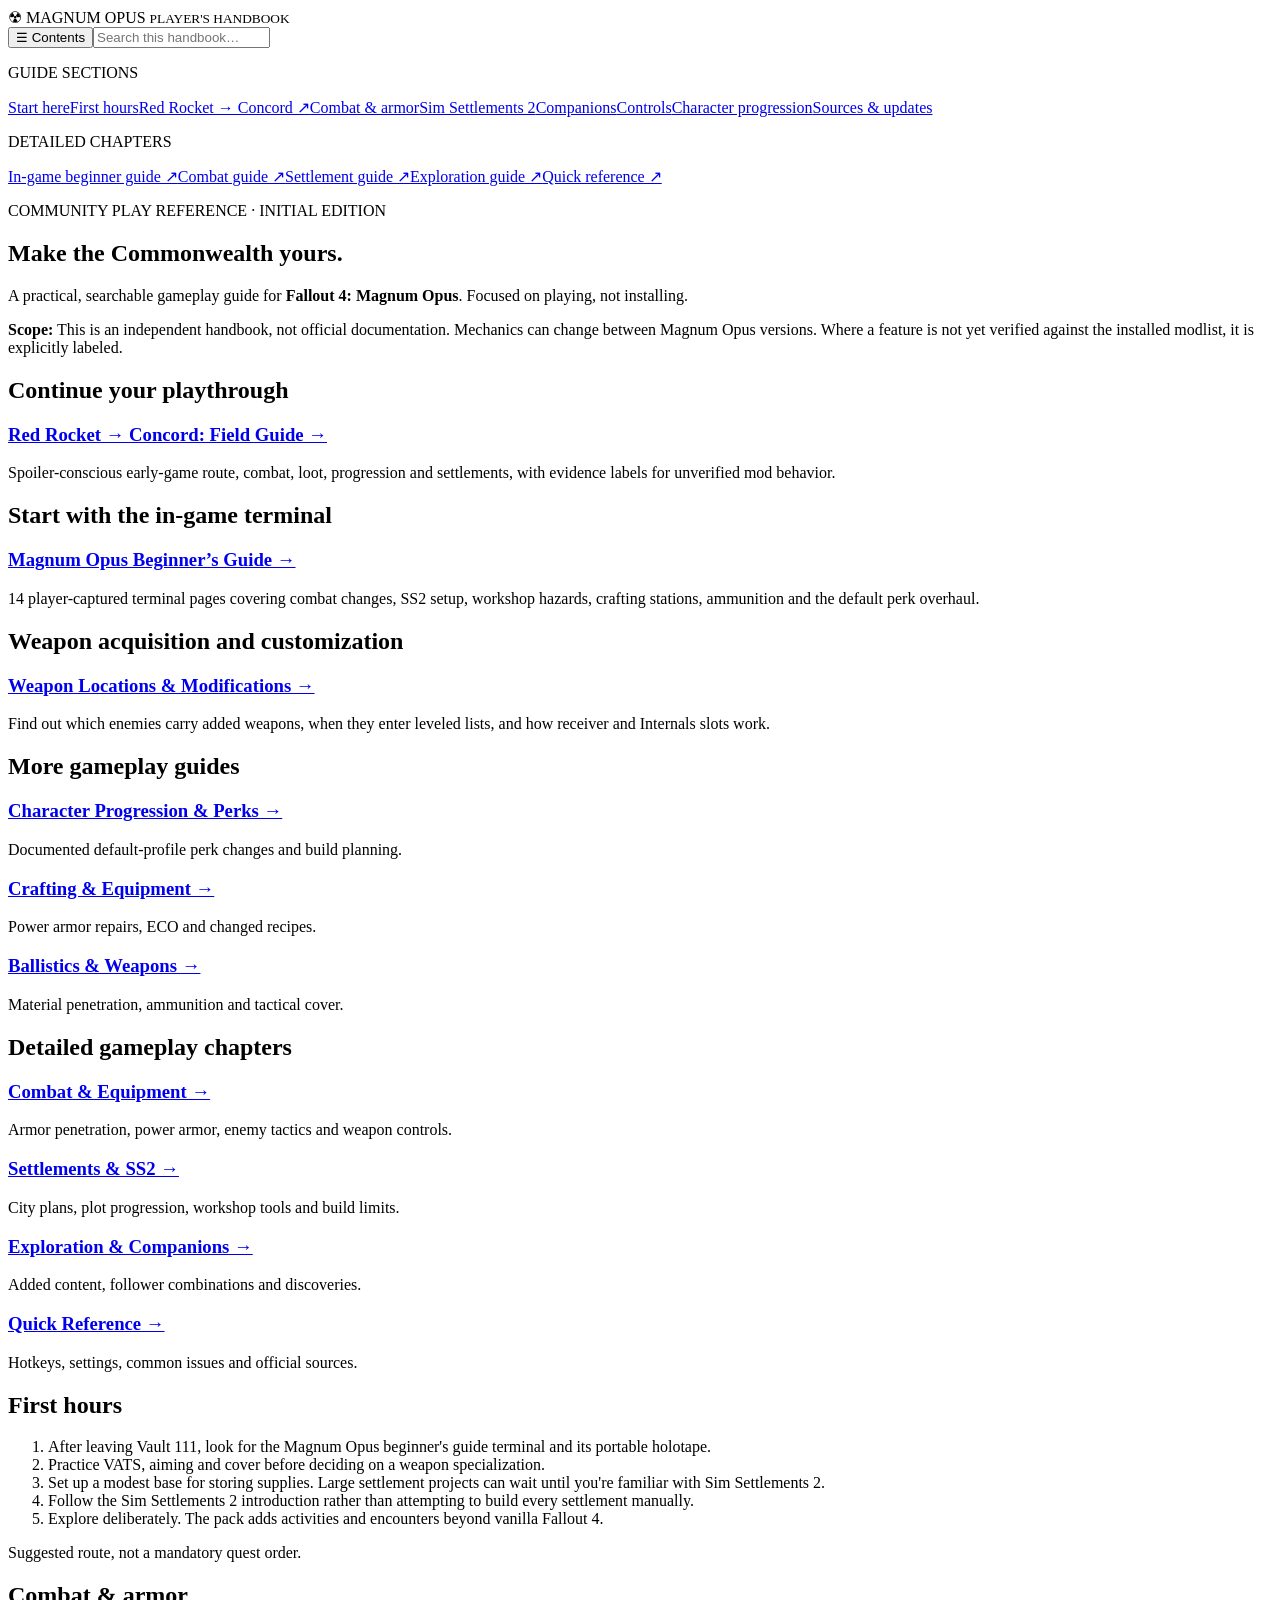
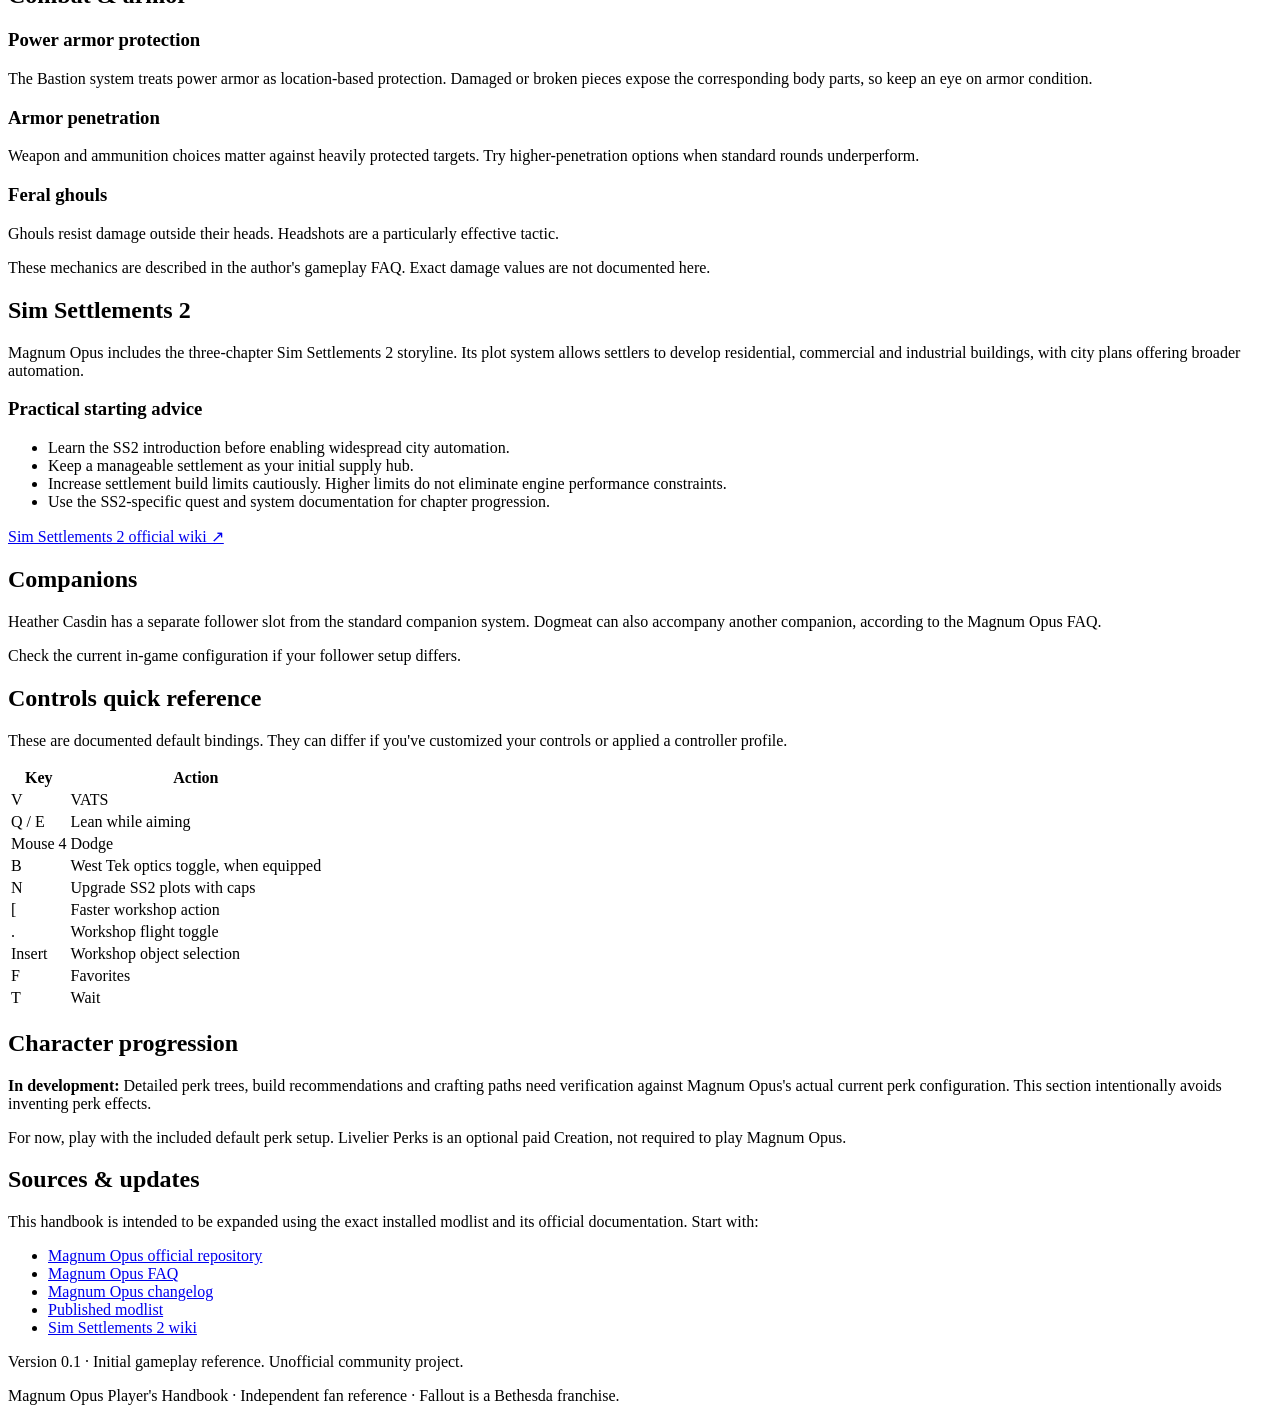
==== index.html @ 1cc22899 "Publish handbook website: index.html" ====
<!doctype html>
<html lang="en"><head><meta charset="utf-8"><meta name="viewport" content="width=device-width,initial-scale=1"><meta name="theme-color" content="#10191a"><title>Magnum Opus Player's Handbook</title><link rel="stylesheet" href="style.css"></head>
<body><header><div class="brand">☢ MAGNUM OPUS <small>PLAYER'S HANDBOOK</small></div><button id="menu" aria-label="Toggle navigation">☰ Contents</button><input id="search" type="search" placeholder="Search this handbook…" aria-label="Search handbook"></header>
<div class="layout"><nav id="nav" aria-label="Chapters"><p class="eyebrow">GUIDE SECTIONS</p><a href="#welcome">Start here</a><a href="#first-hours">First hours</a><a href="red-rocket.html">Red Rocket → Concord ↗</a><a href="#combat">Combat & armor</a><a href="#settlements">Sim Settlements 2</a><a href="#companions">Companions</a><a href="#controls">Controls</a><a href="#progression">Character progression</a><a href="#references">Sources & updates</a><p class="eyebrow">DETAILED CHAPTERS</p><a href="beginner-guide.html">In-game beginner guide ↗</a><a href="combat.html">Combat guide ↗</a><a href="settlements.html">Settlement guide ↗</a><a href="exploration.html">Exploration guide ↗</a><a href="reference.html">Quick reference ↗</a></nav>
<main><section id="welcome"><p class="eyebrow">COMMUNITY PLAY REFERENCE · INITIAL EDITION</p><h1>Make the Commonwealth yours.</h1><p class="lead">A practical, searchable gameplay guide for <strong>Fallout 4: Magnum Opus</strong>. Focused on playing, not installing.</p><div class="notice"><strong>Scope:</strong> This is an independent handbook, not official documentation. Mechanics can change between Magnum Opus versions. Where a feature is not yet verified against the installed modlist, it is explicitly labeled.</div></section>
<section id="current-guide"><h2>Continue your playthrough</h2><div class="cards"><article><h3><a href="red-rocket.html">Red Rocket → Concord: Field Guide →</a></h3><p>Spoiler-conscious early-game route, combat, loot, progression and settlements, with evidence labels for unverified mod behavior.</p></article></div></section><section id="terminal-guide"><h2>Start with the in-game terminal</h2><div class="cards"><article><h3><a href="beginner-guide.html">Magnum Opus Beginner’s Guide →</a></h3><p>14 player-captured terminal pages covering combat changes, SS2 setup, workshop hazards, crafting stations, ammunition and the default perk overhaul.</p></article></div></section><section id="weapon-guide"><h2>Weapon acquisition and customization</h2><div class="cards"><article><h3><a href="weapons.html">Weapon Locations & Modifications →</a></h3><p>Find out which enemies carry added weapons, when they enter leveled lists, and how receiver and Internals slots work.</p></article></div></section><section id="new-guides"><h2>More gameplay guides</h2><div class="cards"><article><h3><a href="progression.html">Character Progression & Perks →</a></h3><p>Documented default-profile perk changes and build planning.</p></article><article><h3><a href="crafting.html">Crafting & Equipment →</a></h3><p>Power armor repairs, ECO and changed recipes.</p></article><article><h3><a href="ballistics.html">Ballistics & Weapons →</a></h3><p>Material penetration, ammunition and tactical cover.</p></article></div></section><section id="chapters"><h2>Detailed gameplay chapters</h2><div class="cards"><article><h3><a href="combat.html">Combat & Equipment →</a></h3><p>Armor penetration, power armor, enemy tactics and weapon controls.</p></article><article><h3><a href="settlements.html">Settlements & SS2 →</a></h3><p>City plans, plot progression, workshop tools and build limits.</p></article><article><h3><a href="exploration.html">Exploration & Companions →</a></h3><p>Added content, follower combinations and discoveries.</p></article><article><h3><a href="reference.html">Quick Reference →</a></h3><p>Hotkeys, settings, common issues and official sources.</p></article></div></section><section id="first-hours"><h2>First hours</h2><ol><li>After leaving Vault 111, look for the Magnum Opus beginner's guide terminal and its portable holotape.</li><li>Practice VATS, aiming and cover before deciding on a weapon specialization.</li><li>Set up a modest base for storing supplies. Large settlement projects can wait until you're familiar with Sim Settlements 2.</li><li>Follow the Sim Settlements 2 introduction rather than attempting to build every settlement manually.</li><li>Explore deliberately. The pack adds activities and encounters beyond vanilla Fallout 4.</li></ol><p class="note">Suggested route, not a mandatory quest order.</p></section>
<section id="combat"><h2>Combat & armor</h2><div class="cards"><article><h3>Power armor protection</h3><p>The Bastion system treats power armor as location-based protection. Damaged or broken pieces expose the corresponding body parts, so keep an eye on armor condition.</p></article><article><h3>Armor penetration</h3><p>Weapon and ammunition choices matter against heavily protected targets. Try higher-penetration options when standard rounds underperform.</p></article><article><h3>Feral ghouls</h3><p>Ghouls resist damage outside their heads. Headshots are a particularly effective tactic.</p></article></div><p class="note">These mechanics are described in the author's gameplay FAQ. Exact damage values are not documented here.</p></section>
<section id="settlements"><h2>Sim Settlements 2</h2><p>Magnum Opus includes the three-chapter Sim Settlements 2 storyline. Its plot system allows settlers to develop residential, commercial and industrial buildings, with city plans offering broader automation.</p><h3>Practical starting advice</h3><ul><li>Learn the SS2 introduction before enabling widespread city automation.</li><li>Keep a manageable settlement as your initial supply hub.</li><li>Increase settlement build limits cautiously. Higher limits do not eliminate engine performance constraints.</li><li>Use the SS2-specific quest and system documentation for chapter progression.</li></ul><p><a href="https://wiki.simsettlements2.com/">Sim Settlements 2 official wiki ↗</a></p></section>
<section id="companions"><h2>Companions</h2><p>Heather Casdin has a separate follower slot from the standard companion system. Dogmeat can also accompany another companion, according to the Magnum Opus FAQ.</p><p class="note">Check the current in-game configuration if your follower setup differs.</p></section>
<section id="controls"><h2>Controls quick reference</h2><p>These are documented default bindings. They can differ if you've customized your controls or applied a controller profile.</p><div class="table-wrap"><table><thead><tr><th>Key</th><th>Action</th></tr></thead><tbody><tr><td>V</td><td>VATS</td></tr><tr><td>Q / E</td><td>Lean while aiming</td></tr><tr><td>Mouse 4</td><td>Dodge</td></tr><tr><td>B</td><td>West Tek optics toggle, when equipped</td></tr><tr><td>N</td><td>Upgrade SS2 plots with caps</td></tr><tr><td>[</td><td>Faster workshop action</td></tr><tr><td>.</td><td>Workshop flight toggle</td></tr><tr><td>Insert</td><td>Workshop object selection</td></tr><tr><td>F</td><td>Favorites</td></tr><tr><td>T</td><td>Wait</td></tr></tbody></table></div></section>
<section id="progression"><h2>Character progression</h2><div class="notice"><strong>In development:</strong> Detailed perk trees, build recommendations and crafting paths need verification against Magnum Opus's actual current perk configuration. This section intentionally avoids inventing perk effects.</div><p>For now, play with the included default perk setup. Livelier Perks is an optional paid Creation, not required to play Magnum Opus.</p></section>
<section id="references"><h2>Sources & updates</h2><p>This handbook is intended to be expanded using the exact installed modlist and its official documentation. Start with:</p><ul><li><a href="https://github.com/LivelyDismay/magnum-opus">Magnum Opus official repository</a></li><li><a href="https://github.com/LivelyDismay/magnum-opus/blob/main/faq.md">Magnum Opus FAQ</a></li><li><a href="https://github.com/LivelyDismay/magnum-opus/blob/main/changelog.md">Magnum Opus changelog</a></li><li><a href="https://loadorderlibrary.com/lists/magnum-opus">Published modlist</a></li><li><a href="https://wiki.simsettlements2.com/">Sim Settlements 2 wiki</a></li></ul><p class="note">Version 0.1 · Initial gameplay reference. Unofficial community project.</p></section><footer>Magnum Opus Player's Handbook · Independent fan reference · Fallout is a Bethesda franchise.</footer></main></div><script src="script.js"></script></body></html>
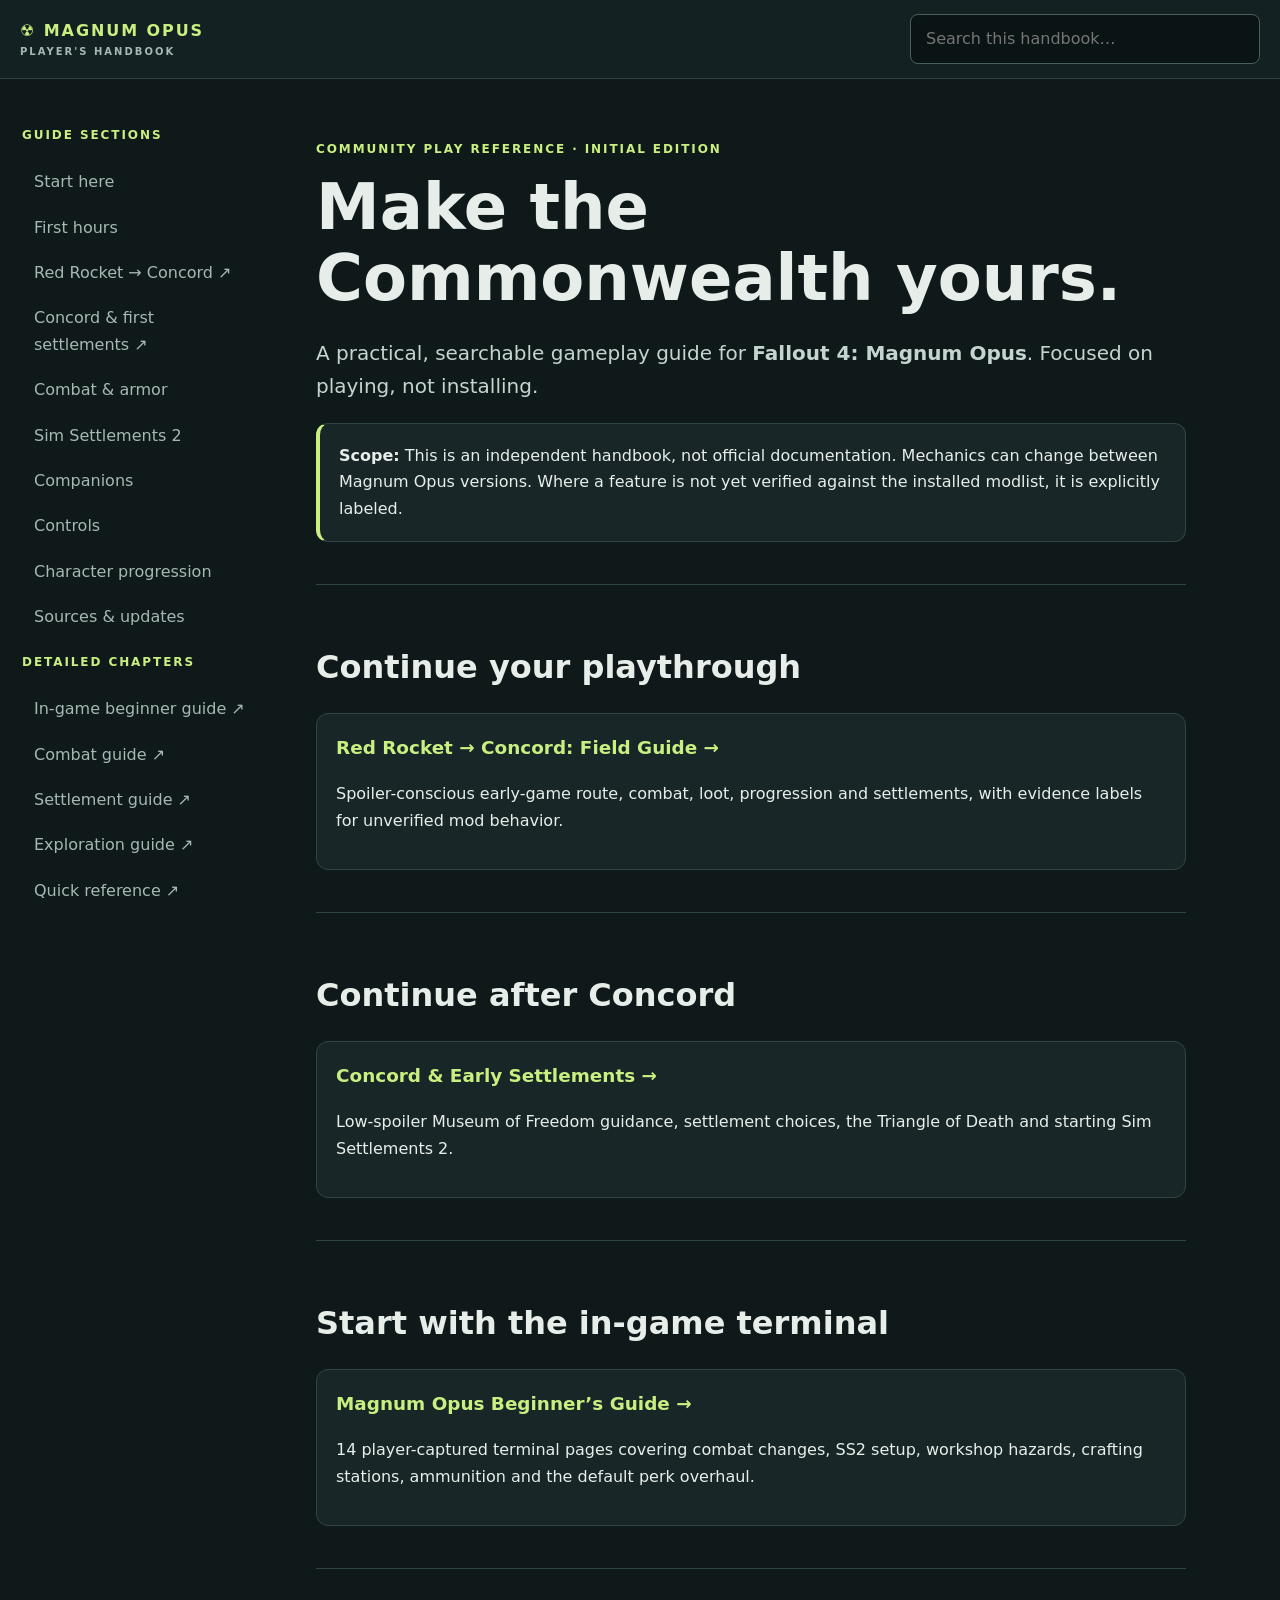
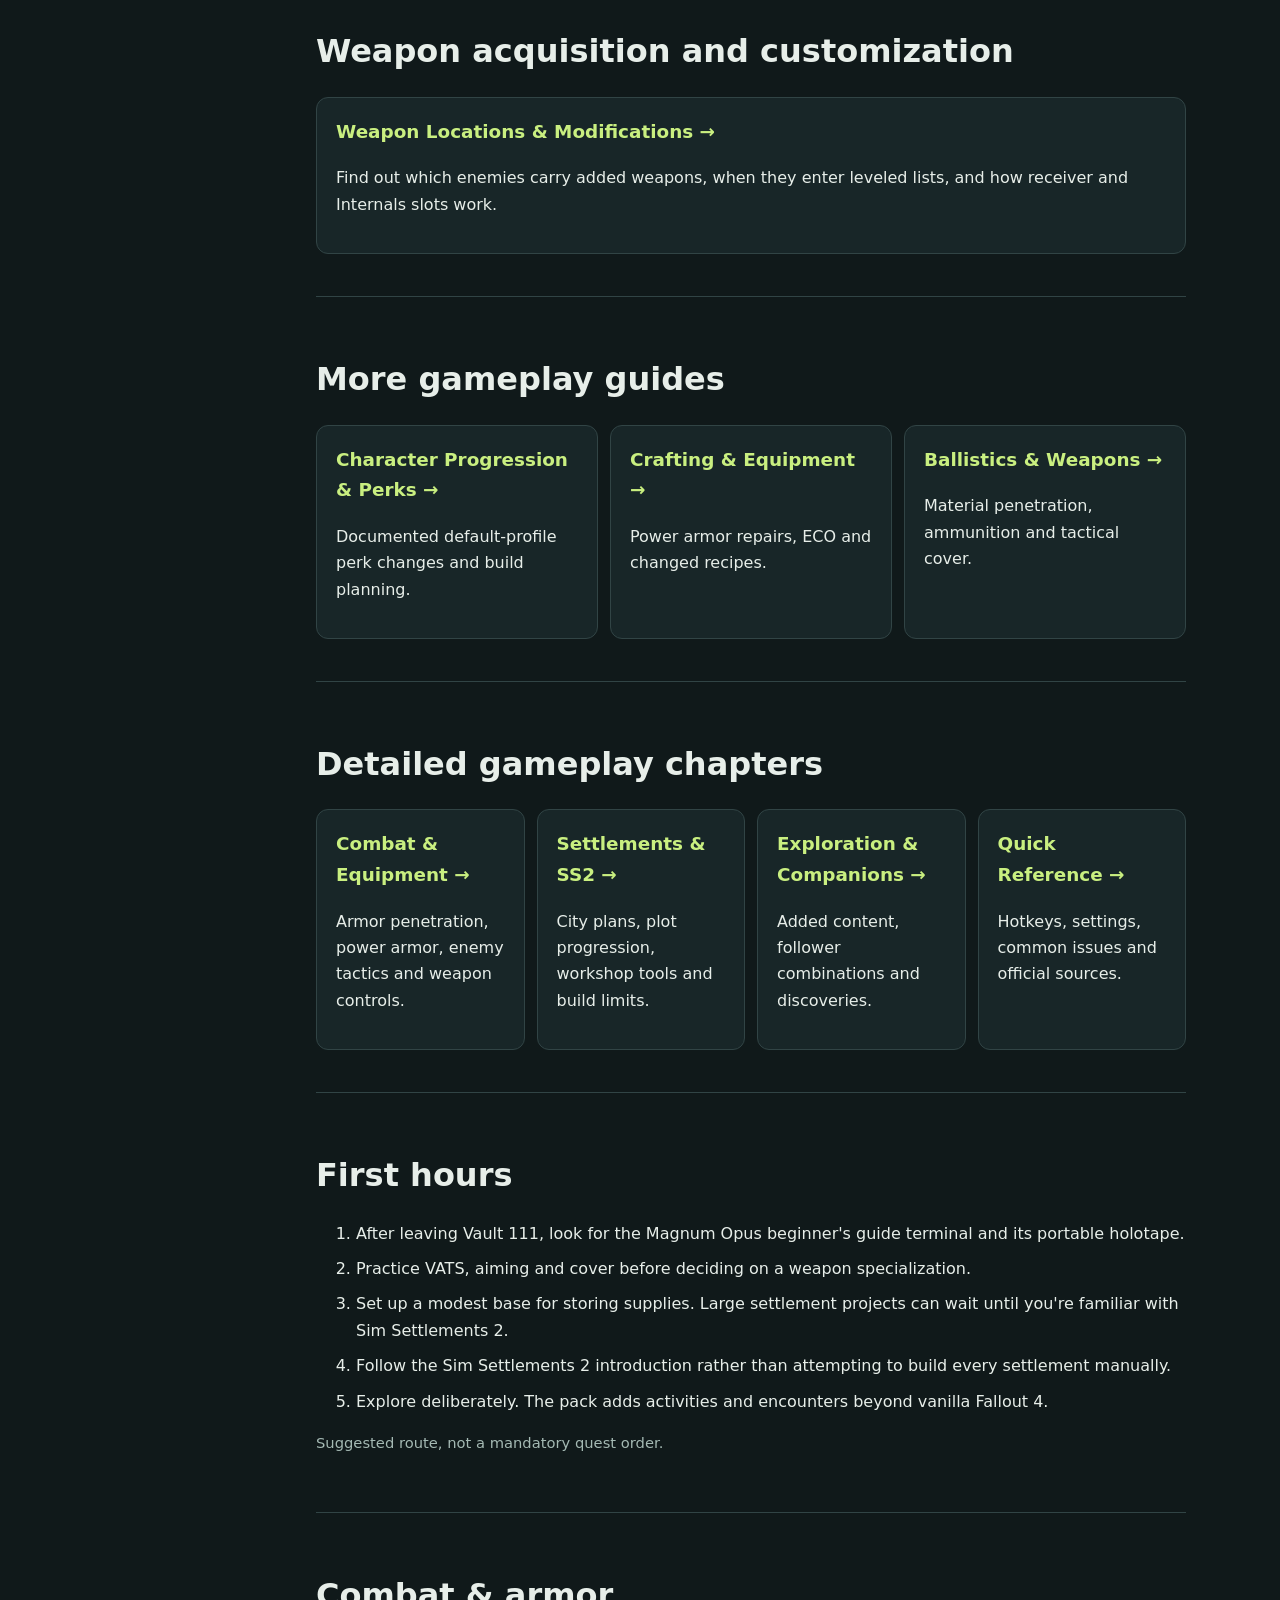
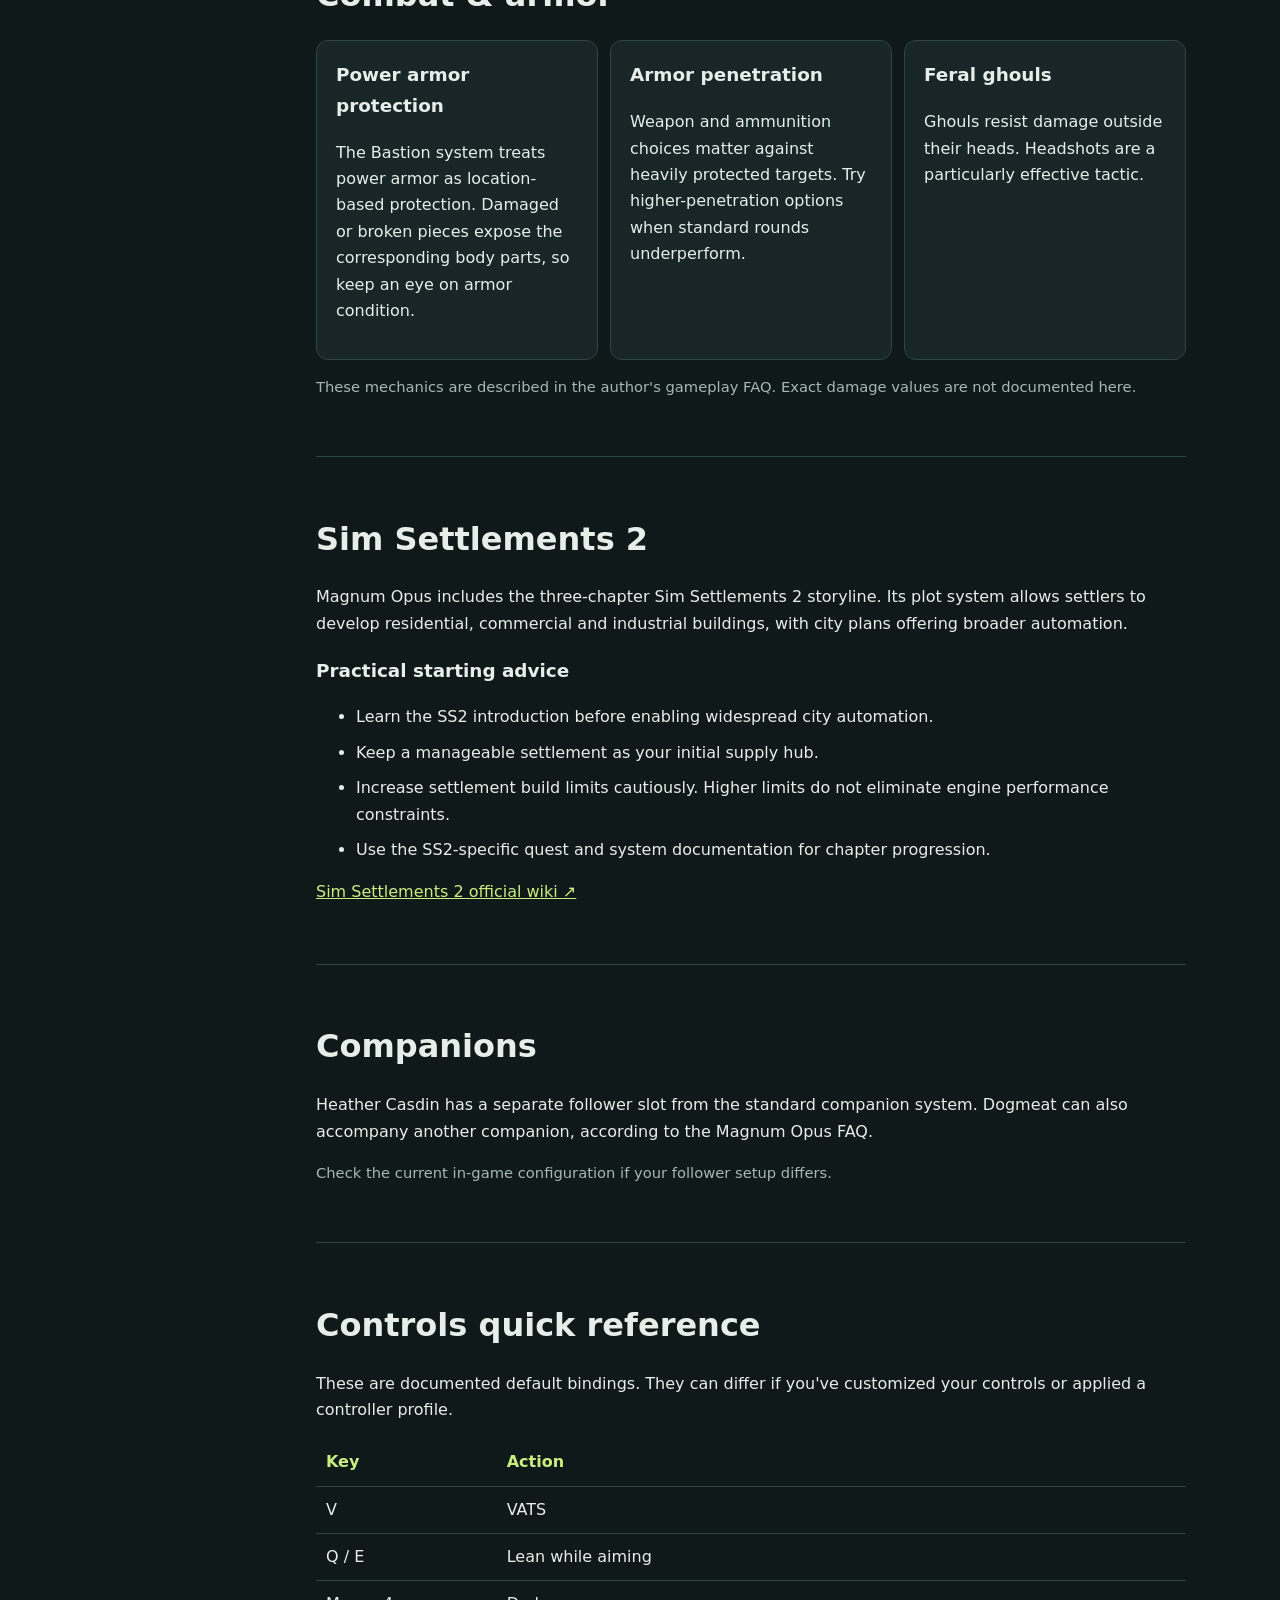
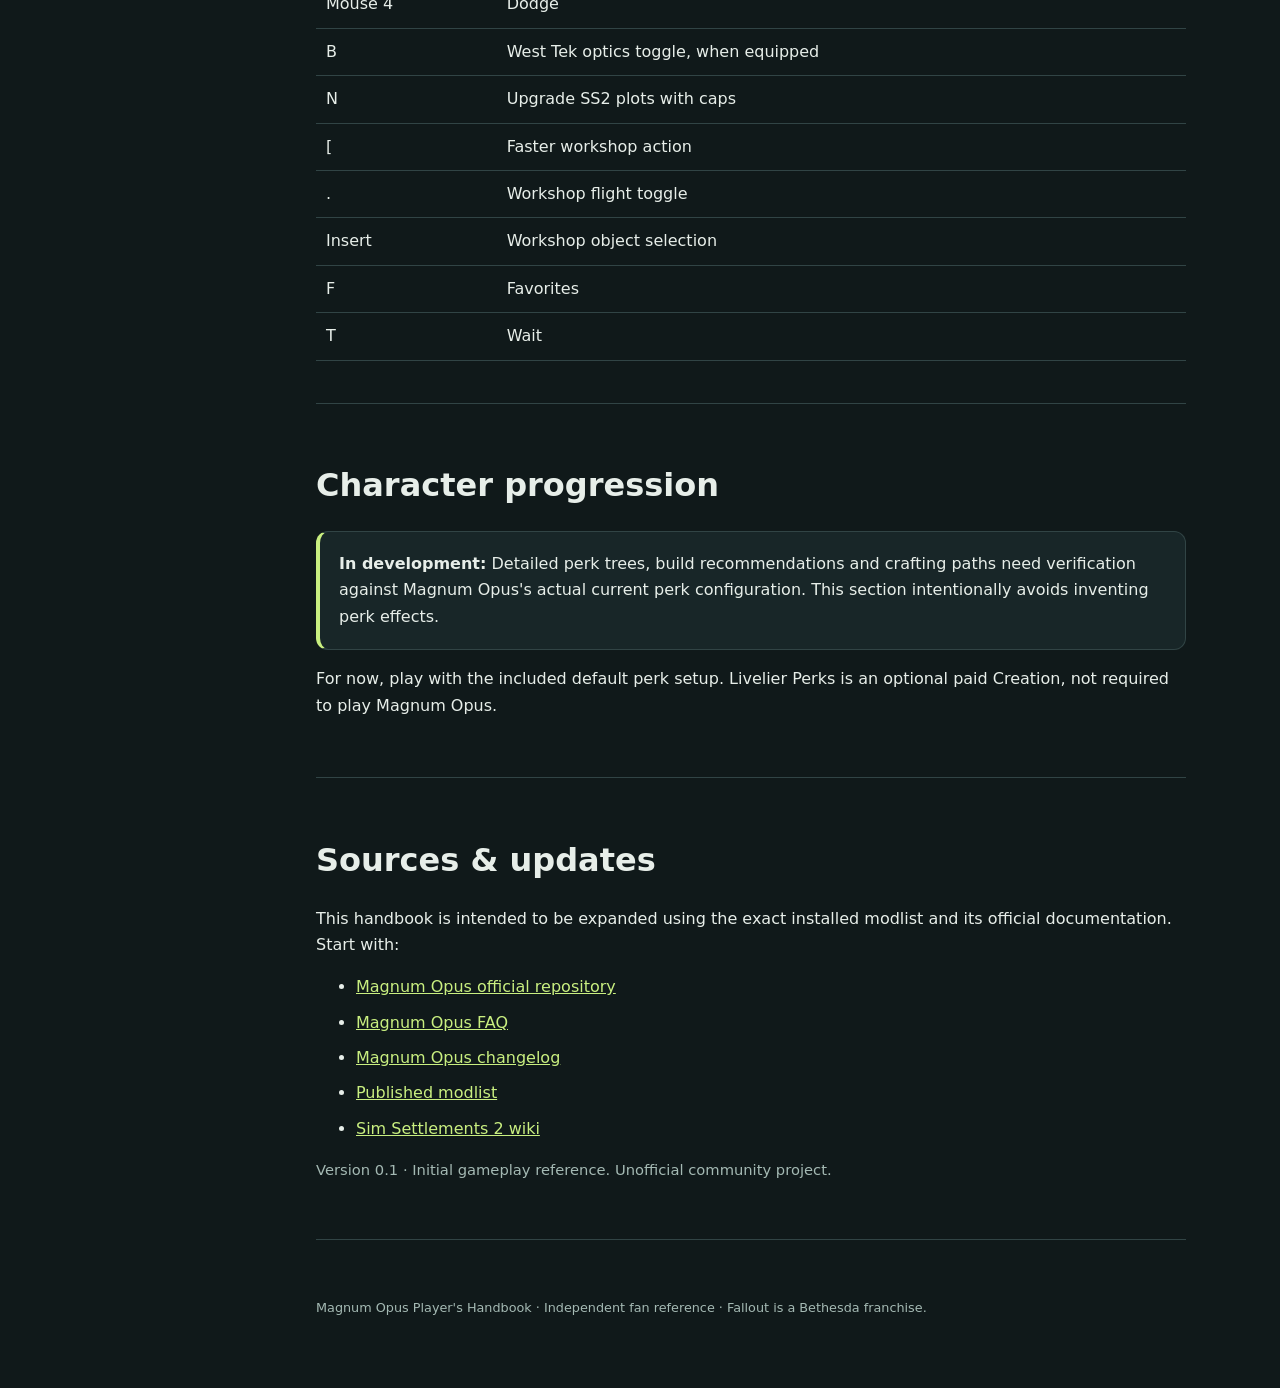
==== commit d3939899: "Feature Concord and early settlements chapter on homepage" ====
--- a/index.html
+++ b/index.html
@@ -1,9 +1,9 @@
 <!doctype html>
 <html lang="en"><head><meta charset="utf-8"><meta name="viewport" content="width=device-width,initial-scale=1"><meta name="theme-color" content="#10191a"><title>Magnum Opus Player's Handbook</title><link rel="stylesheet" href="style.css"></head>
 <body><header><div class="brand">☢ MAGNUM OPUS <small>PLAYER'S HANDBOOK</small></div><button id="menu" aria-label="Toggle navigation">☰ Contents</button><input id="search" type="search" placeholder="Search this handbook…" aria-label="Search handbook"></header>
-<div class="layout"><nav id="nav" aria-label="Chapters"><p class="eyebrow">GUIDE SECTIONS</p><a href="#welcome">Start here</a><a href="#first-hours">First hours</a><a href="red-rocket.html">Red Rocket → Concord ↗</a><a href="#combat">Combat & armor</a><a href="#settlements">Sim Settlements 2</a><a href="#companions">Companions</a><a href="#controls">Controls</a><a href="#progression">Character progression</a><a href="#references">Sources & updates</a><p class="eyebrow">DETAILED CHAPTERS</p><a href="beginner-guide.html">In-game beginner guide ↗</a><a href="combat.html">Combat guide ↗</a><a href="settlements.html">Settlement guide ↗</a><a href="exploration.html">Exploration guide ↗</a><a href="reference.html">Quick reference ↗</a></nav>
+<div class="layout"><nav id="nav" aria-label="Chapters"><p class="eyebrow">GUIDE SECTIONS</p><a href="#welcome">Start here</a><a href="#first-hours">First hours</a><a href="red-rocket.html">Red Rocket → Concord ↗</a><a href="concord-early-settlements.html">Concord & first settlements ↗</a><a href="#combat">Combat & armor</a><a href="#settlements">Sim Settlements 2</a><a href="#companions">Companions</a><a href="#controls">Controls</a><a href="#progression">Character progression</a><a href="#references">Sources & updates</a><p class="eyebrow">DETAILED CHAPTERS</p><a href="beginner-guide.html">In-game beginner guide ↗</a><a href="combat.html">Combat guide ↗</a><a href="settlements.html">Settlement guide ↗</a><a href="exploration.html">Exploration guide ↗</a><a href="reference.html">Quick reference ↗</a></nav>
 <main><section id="welcome"><p class="eyebrow">COMMUNITY PLAY REFERENCE · INITIAL EDITION</p><h1>Make the Commonwealth yours.</h1><p class="lead">A practical, searchable gameplay guide for <strong>Fallout 4: Magnum Opus</strong>. Focused on playing, not installing.</p><div class="notice"><strong>Scope:</strong> This is an independent handbook, not official documentation. Mechanics can change between Magnum Opus versions. Where a feature is not yet verified against the installed modlist, it is explicitly labeled.</div></section>
-<section id="current-guide"><h2>Continue your playthrough</h2><div class="cards"><article><h3><a href="red-rocket.html">Red Rocket → Concord: Field Guide →</a></h3><p>Spoiler-conscious early-game route, combat, loot, progression and settlements, with evidence labels for unverified mod behavior.</p></article></div></section><section id="terminal-guide"><h2>Start with the in-game terminal</h2><div class="cards"><article><h3><a href="beginner-guide.html">Magnum Opus Beginner’s Guide →</a></h3><p>14 player-captured terminal pages covering combat changes, SS2 setup, workshop hazards, crafting stations, ammunition and the default perk overhaul.</p></article></div></section><section id="weapon-guide"><h2>Weapon acquisition and customization</h2><div class="cards"><article><h3><a href="weapons.html">Weapon Locations & Modifications →</a></h3><p>Find out which enemies carry added weapons, when they enter leveled lists, and how receiver and Internals slots work.</p></article></div></section><section id="new-guides"><h2>More gameplay guides</h2><div class="cards"><article><h3><a href="progression.html">Character Progression & Perks →</a></h3><p>Documented default-profile perk changes and build planning.</p></article><article><h3><a href="crafting.html">Crafting & Equipment →</a></h3><p>Power armor repairs, ECO and changed recipes.</p></article><article><h3><a href="ballistics.html">Ballistics & Weapons →</a></h3><p>Material penetration, ammunition and tactical cover.</p></article></div></section><section id="chapters"><h2>Detailed gameplay chapters</h2><div class="cards"><article><h3><a href="combat.html">Combat & Equipment →</a></h3><p>Armor penetration, power armor, enemy tactics and weapon controls.</p></article><article><h3><a href="settlements.html">Settlements & SS2 →</a></h3><p>City plans, plot progression, workshop tools and build limits.</p></article><article><h3><a href="exploration.html">Exploration & Companions →</a></h3><p>Added content, follower combinations and discoveries.</p></article><article><h3><a href="reference.html">Quick Reference →</a></h3><p>Hotkeys, settings, common issues and official sources.</p></article></div></section><section id="first-hours"><h2>First hours</h2><ol><li>After leaving Vault 111, look for the Magnum Opus beginner's guide terminal and its portable holotape.</li><li>Practice VATS, aiming and cover before deciding on a weapon specialization.</li><li>Set up a modest base for storing supplies. Large settlement projects can wait until you're familiar with Sim Settlements 2.</li><li>Follow the Sim Settlements 2 introduction rather than attempting to build every settlement manually.</li><li>Explore deliberately. The pack adds activities and encounters beyond vanilla Fallout 4.</li></ol><p class="note">Suggested route, not a mandatory quest order.</p></section>
+<section id="current-guide"><h2>Continue your playthrough</h2><div class="cards"><article><h3><a href="red-rocket.html">Red Rocket → Concord: Field Guide →</a></h3><p>Spoiler-conscious early-game route, combat, loot, progression and settlements, with evidence labels for unverified mod behavior.</p></article></div></section><section id="next-guide"><h2>Continue after Concord</h2><div class="cards"><article><h3><a href="concord-early-settlements.html">Concord &amp; Early Settlements →</a></h3><p>Low-spoiler Museum of Freedom guidance, settlement choices, the Triangle of Death and starting Sim Settlements 2.</p></article></div></section><section id="terminal-guide"><h2>Start with the in-game terminal</h2><div class="cards"><article><h3><a href="beginner-guide.html">Magnum Opus Beginner’s Guide →</a></h3><p>14 player-captured terminal pages covering combat changes, SS2 setup, workshop hazards, crafting stations, ammunition and the default perk overhaul.</p></article></div></section><section id="weapon-guide"><h2>Weapon acquisition and customization</h2><div class="cards"><article><h3><a href="weapons.html">Weapon Locations & Modifications →</a></h3><p>Find out which enemies carry added weapons, when they enter leveled lists, and how receiver and Internals slots work.</p></article></div></section><section id="new-guides"><h2>More gameplay guides</h2><div class="cards"><article><h3><a href="progression.html">Character Progression & Perks →</a></h3><p>Documented default-profile perk changes and build planning.</p></article><article><h3><a href="crafting.html">Crafting & Equipment →</a></h3><p>Power armor repairs, ECO and changed recipes.</p></article><article><h3><a href="ballistics.html">Ballistics & Weapons →</a></h3><p>Material penetration, ammunition and tactical cover.</p></article></div></section><section id="chapters"><h2>Detailed gameplay chapters</h2><div class="cards"><article><h3><a href="combat.html">Combat & Equipment →</a></h3><p>Armor penetration, power armor, enemy tactics and weapon controls.</p></article><article><h3><a href="settlements.html">Settlements & SS2 →</a></h3><p>City plans, plot progression, workshop tools and build limits.</p></article><article><h3><a href="exploration.html">Exploration & Companions →</a></h3><p>Added content, follower combinations and discoveries.</p></article><article><h3><a href="reference.html">Quick Reference →</a></h3><p>Hotkeys, settings, common issues and official sources.</p></article></div></section><section id="first-hours"><h2>First hours</h2><ol><li>After leaving Vault 111, look for the Magnum Opus beginner's guide terminal and its portable holotape.</li><li>Practice VATS, aiming and cover before deciding on a weapon specialization.</li><li>Set up a modest base for storing supplies. Large settlement projects can wait until you're familiar with Sim Settlements 2.</li><li>Follow the Sim Settlements 2 introduction rather than attempting to build every settlement manually.</li><li>Explore deliberately. The pack adds activities and encounters beyond vanilla Fallout 4.</li></ol><p class="note">Suggested route, not a mandatory quest order.</p></section>
 <section id="combat"><h2>Combat & armor</h2><div class="cards"><article><h3>Power armor protection</h3><p>The Bastion system treats power armor as location-based protection. Damaged or broken pieces expose the corresponding body parts, so keep an eye on armor condition.</p></article><article><h3>Armor penetration</h3><p>Weapon and ammunition choices matter against heavily protected targets. Try higher-penetration options when standard rounds underperform.</p></article><article><h3>Feral ghouls</h3><p>Ghouls resist damage outside their heads. Headshots are a particularly effective tactic.</p></article></div><p class="note">These mechanics are described in the author's gameplay FAQ. Exact damage values are not documented here.</p></section>
 <section id="settlements"><h2>Sim Settlements 2</h2><p>Magnum Opus includes the three-chapter Sim Settlements 2 storyline. Its plot system allows settlers to develop residential, commercial and industrial buildings, with city plans offering broader automation.</p><h3>Practical starting advice</h3><ul><li>Learn the SS2 introduction before enabling widespread city automation.</li><li>Keep a manageable settlement as your initial supply hub.</li><li>Increase settlement build limits cautiously. Higher limits do not eliminate engine performance constraints.</li><li>Use the SS2-specific quest and system documentation for chapter progression.</li></ul><p><a href="https://wiki.simsettlements2.com/">Sim Settlements 2 official wiki ↗</a></p></section>
 <section id="companions"><h2>Companions</h2><p>Heather Casdin has a separate follower slot from the standard companion system. Dogmeat can also accompany another companion, according to the Magnum Opus FAQ.</p><p class="note">Check the current in-game configuration if your follower setup differs.</p></section>
--- a/style.css
+++ b/style.css
@@ -0,0 +1,2 @@
+:root{color-scheme:dark;--bg:#10191a;--panel:#182628;--line:#314445;--text:#e7eee9;--muted:#a4b9b3;--accent:#c9ef80}*{box-sizing:border-box}html{scroll-behavior:smooth}body{margin:0;background:var(--bg);color:var(--text);font:16px/1.65 system-ui,Segoe UI,sans-serif}header{position:sticky;top:0;z-index:5;display:flex;align-items:center;gap:24px;padding:14px max(20px,calc((100vw - 1300px)/2));background:#142122;border-bottom:1px solid var(--line)}.brand{font-weight:800;letter-spacing:.12em;color:var(--accent);white-space:nowrap}.brand small{display:block;color:var(--muted);font-size:10px;letter-spacing:.2em}#search{margin-left:auto;background:#0b1415;color:var(--text);border:1px solid #49605c;border-radius:8px;padding:11px 15px;width:min(350px,42vw);font:inherit}#menu{display:none}.layout{max-width:1300px;margin:auto;display:grid;grid-template-columns:240px minmax(0,1fr);gap:54px;padding:35px 22px}nav{position:sticky;top:110px;height:max-content;display:flex;flex-direction:column;gap:3px}nav a{color:var(--muted);text-decoration:none;padding:8px 12px;border-radius:7px}nav a:hover,nav a.active{background:var(--panel);color:var(--accent)}main{max-width:870px}section{padding:14px 0 42px;margin-bottom:22px;border-bottom:1px solid var(--line);scroll-margin-top:100px}h1{font-size:clamp(2.2rem,5vw,4.4rem);line-height:1.1;margin:12px 0 24px}h2{font-size:2rem;line-height:1.2}h3{font-size:1.15rem}.eyebrow{color:var(--accent);font-size:.75rem;font-weight:800;letter-spacing:.16em}.lead{font-size:1.25rem;color:#c4d5d0}.notice,.cards article{background:var(--panel);border:1px solid var(--line);padding:19px;border-radius:12px}.notice{border-left:4px solid var(--accent)}.cards{display:grid;grid-template-columns:repeat(auto-fit,minmax(190px,1fr));gap:12px}.cards h3{margin-top:0}.note{color:var(--muted);font-size:.92rem}a{color:var(--accent)}li{margin:9px 0}.table-wrap{overflow-x:auto}table{border-collapse:collapse;width:100%}th,td{text-align:left;border-bottom:1px solid var(--line);padding:10px}th{color:var(--accent)}footer{color:var(--muted);font-size:.8rem;padding:35px 0}section[hidden],nav a[hidden]{display:none!important}@media(max-width:760px){header{flex-wrap:wrap;gap:10px;padding:12px 16px}#menu{display:block;background:var(--panel);color:var(--text);border:1px solid var(--line);padding:8px;border-radius:7px}#search{order:3;width:100%;margin:0}.layout{display:block;padding:12px 18px}nav{display:none;position:static;margin:12px 0 25px}nav.open{display:flex}section{scroll-margin-top:145px}h2{font-size:1.6rem}}
+.chapter-nav{position:sticky;top:110px;display:flex;flex-direction:column;gap:8px}.chapter-nav a{padding:10px 12px;text-decoration:none;color:var(--muted);border-radius:8px}.chapter-nav a:hover{background:var(--panel);color:var(--accent)}header a.brand{text-decoration:none}.cards a{text-decoration:none}aside{min-width:0}@media(max-width:760px){.chapter-nav{position:static;display:grid;grid-template-columns:repeat(2,minmax(0,1fr));gap:5px;margin:10px 0 22px}.chapter-nav a{font-size:.9rem;background:var(--panel)}}
